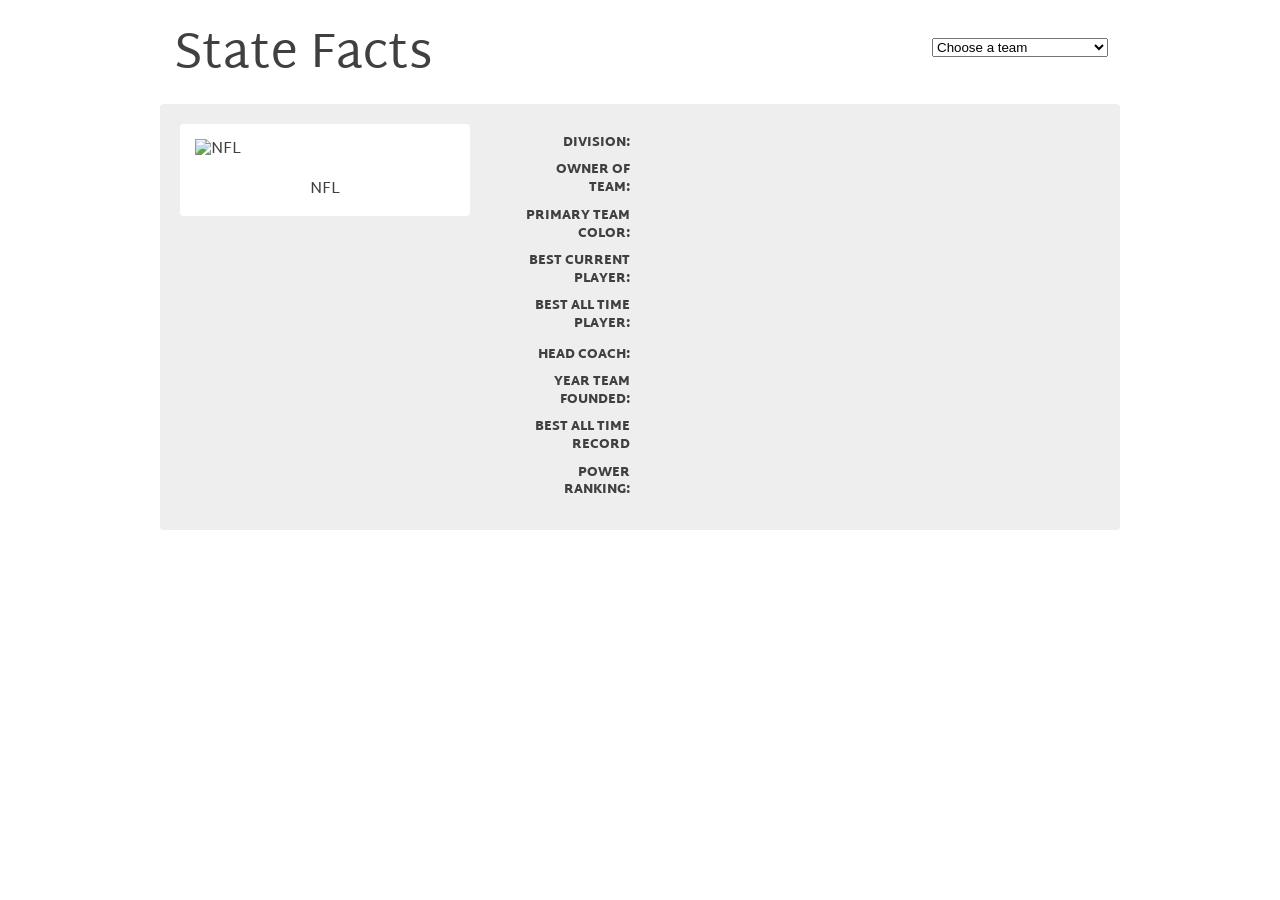
==== index.html @ 3a943378 "started project" ====
<!doctype html>
<html lang="en-us">
<head>
	<meta charset="utf-8">
	<meta http-equiv="x-ua-compatible" content="ie=edge">
	<meta name="viewport" content="width=device-width, initial-scale=1">
	<title>State Facts</title>
	<link href="https://fonts.googleapis.com/css?family=Martel+Sans:400,900" rel="stylesheet">
	<link rel="stylesheet" href="css/normalize.css">
	<link rel="stylesheet" href="css/styles.css">
</head>
<body>
	<div class="outer-wrapper">
		<header class="clearfix">
			<h1>State Facts</h1>
			<select id="state-list">
				<option value="NFL">Choose a team</option>
				<option value="NYJ">New York Jets</option>
				<option value="BUF">Buffalo Bills</option>
				<option value="NE">New England Patriots</option>
				<option value="MIA">Miami Dolphins</option>
				<option value="KC">Kansas City Chiefs</option>
				<option value="DEN">Denver Broncos</option>
				<option value="LAC">Las Angeles Chargers</option>
				<option value="LV">Las Vegas Raiders</option>
				<option value="BAL">Baltimore Ravens</option>
				<option value="CIN">Cincinnati Bengals</option>
				<option value="PIT">Pittsburgh Steelers</option>
				<option value="CLE">Cleveland Browns</option>
				<option value="HOU">Houston Texans</option>
				<option value="IND">Indianapolis Colts</option>
				<option value="JAX">Jacksonville Jaguars</option>
				<option value="TEN">Tennessee Titans</option>
				<option value="CHI">Chicago Bears</option>
				<option value="DET">Detroit Lions</option>
				<option value="GB">Green Bay Packers</option>
				<option value="MV">Minnesota Vikings</option>
				<option value="DAL">Dallas Cowboys</option>
				<option value="NYG">New York Giants</option>
				<option value="PHI">Philadelphia Eagles</option>
				<option value="WAS">Washington Commanders</option>
				<option value="ATL">Atlanta Falcons</option>
				<option value="CAR">Carolina Panthers</option>
				<option value="NO">New Orleans Saints</option>
				<option value="TB">Tampa Bay Buccaneers</option>
				<option value="ARI">Arizona Cardinals</option>
				<option value="LAR">Los Angeles Rams</option>
				<option value="SF">San Francisco 49ers</option>
				<option value="SEA">Seattle Seahawks</option>
			</select>
		</header>
		<div class="main clearfix">
			<div class="img-holder">
				<div>
					<img id="info-pic" src="img/usa.jpg" alt="NFL" width="260" height="260">
					<p id="info-name">NFL</p>
				</div>
			</div>
			<div class="info-holder">
				<p><strong>Division: </strong><span id="info-division"></span></p>
				<p><strong>Owner of Team: </strong><span id="info-owner"></span></p>
				<p><strong>Primary Team Color: </strong><span id="info-primary-color"></span></p>
				<p><strong>Best Current Player: </strong><span id="info-current-player"></span></p>
				<p><strong>Best All Time Player: </strong><span id="info-best-all-time-player"></span></p>
				<p><strong>Head Coach: </strong><span id="info-head-coach"></span></p>
				<p><strong>Year Team Founded: </strong><span id="info-year-founded"></span></p>
				<p><strong>Best All Time Record </strong><span id="info-best-all-time-record"></span></p>
				<p><strong>Power Ranking: </strong><span id="info-power-ranking"></span></p>
			</div>
		</div>
	</div>
</body>
<script src="js/NFL-data.js"></script>
<script src="js/script.js"></script>
</html>
---- css/styles.css ----
html {
	color: #222;
	font-size: 1em;
	line-height: 1.4;
}
::-moz-selection {
	background: #b3d4fc;
	text-shadow: none;
}
::selection {
	background: #b3d4fc;
	text-shadow: none;
}
hr {
	display: block;
	height: 1px;
	border: 0;
	border-top: 1px solid #ccc;
	margin: 1em 0;
	padding: 0;
}
audio,
canvas,
iframe,
img,
svg,
video {
	vertical-align: middle;
}
fieldset {
	border: 0;
	margin: 0;
	padding: 0;
}
textarea {
	resize: vertical;
}

/* ==========================================================================
	 Author's custom styles
	 ========================================================================== */
body {
	color: #404040;
	font-family: "Martel Sans", Helvetica, Arial, sans-serif;
}
.outer-wrapper {
	margin: auto;
	max-width: 960px;
}
header select {
	margin-top: 2.25em;
	margin-right: 0.9em;
	float: right;
}
h1 {
	display: inline-block;
	font-size: 3em;
	font-weight: 400;
	margin: 0;
	padding: 0.3em;
}
.main {
	background: #eee;
	border-radius: 4px;
	padding: 20px;
}
.img-holder {
	float: left;
	margin-right: 50px;
	width: 290px;
}
.img-holder > div {
	background: #fff;
	border-radius: 4px;
	padding: 15px;
}
.img-holder p {
	margin: 1em 0 0;
	text-align: center;
}
.info-holder {
	display: inline-block;
	float: left;
}
h2 {
	font-weight: 400;
	margin-top: 0;
}
.info-holder p {
	margin: 0.5em 0;
}
.info-holder strong {
	display: inline-block;
	font-size: 0.8em;
	font-weight: 900;
	margin-right: 10px;
	text-align: right;
	text-transform: uppercase;
	width: 110px;
}

/* ==========================================================================
	 Helper classes
	 ========================================================================== */

.hidden {
	display: none !important;
}
.visuallyhidden {
	border: 0;
	clip: rect(0 0 0 0);
	height: 1px;
	margin: -1px;
	overflow: hidden;
	padding: 0;
	position: absolute;
	width: 1px;
}
.visuallyhidden.focusable:active,
.visuallyhidden.focusable:focus {
	clip: auto;
	height: auto;
	margin: 0;
	overflow: visible;
	position: static;
	width: auto;
}
.invisible {
	visibility: hidden;
}
.clearfix:before,
.clearfix:after {
	content: " ";
	display: table;
}
.clearfix:after {
	clear: both;
}
/* ==========================================================================
	 Media Queries
	 ========================================================================== */
@media (max-width: 755px) {
	.info-holder {
		margin-top: 1.25em;
	}
	.info-holder strong {
		text-align: left;
	}
}
@media (max-width: 488px) {
	header select {
		margin: 0 1.25em 2.25em;
		float: none;
	}
}
@media (max-width: 400px) {
	.img-holder {
		float: none;
		margin: 0 auto;
	}
	.info-holder {
		width: 290px;
		margin: 1.25em auto;
		float: none;
		display: block;
	}
	.info-holder strong {
		display: block;
	}
}
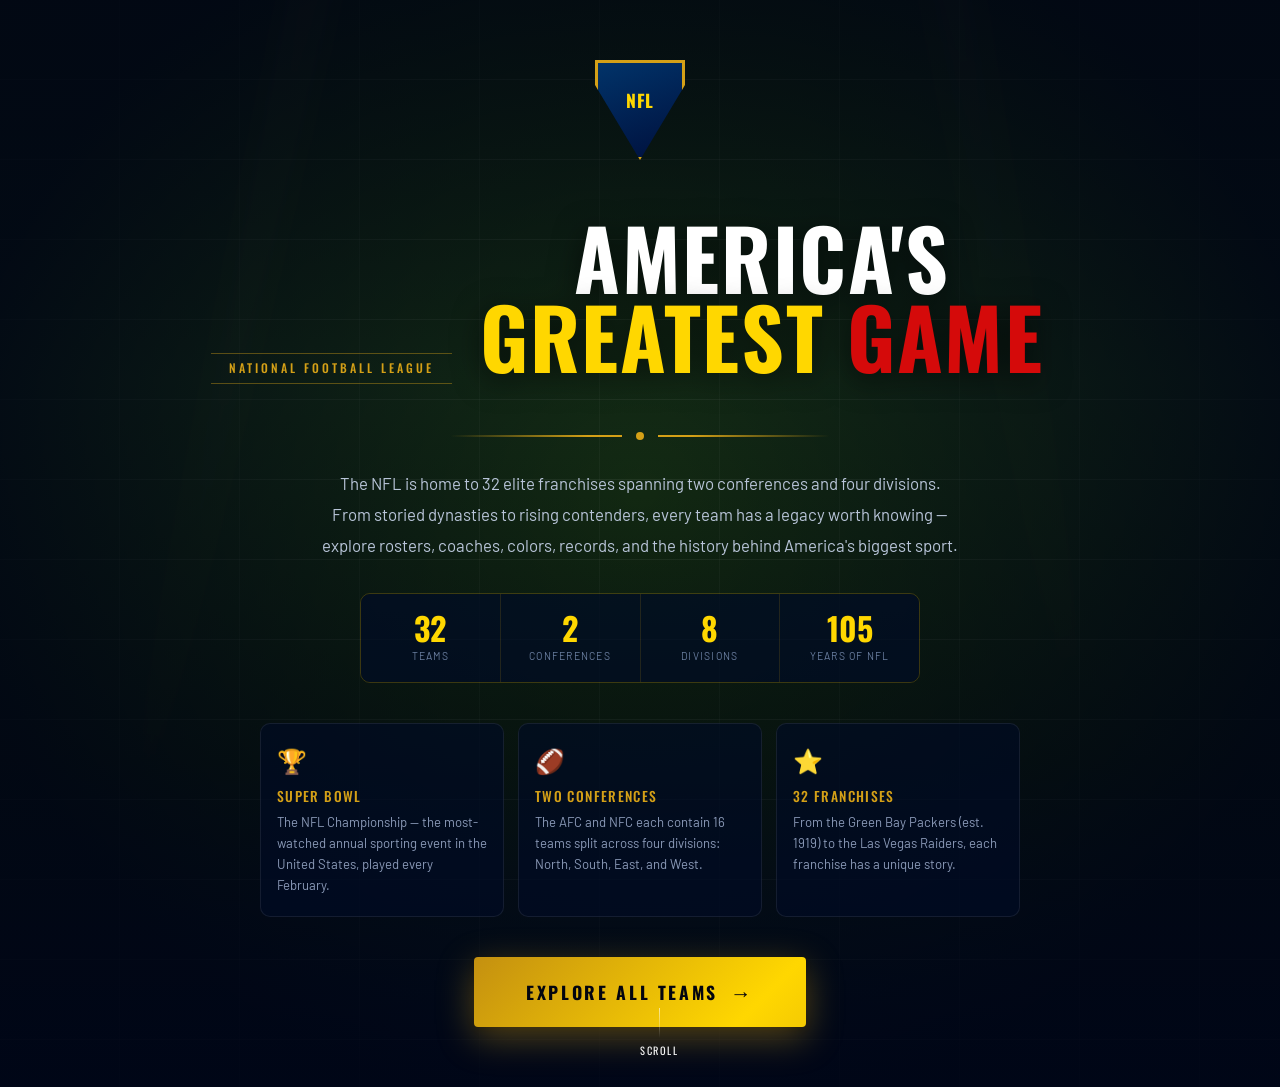
==== commit 17e39ad2: "finished the landing page and styled it" ====
--- a/index.html
+++ b/index.html
@@ -1,75 +1,101 @@
+
+</html>
 <!doctype html>
 <html lang="en-us">
 <head>
 	<meta charset="utf-8">
 	<meta http-equiv="x-ua-compatible" content="ie=edge">
 	<meta name="viewport" content="width=device-width, initial-scale=1">
-	<title>State Facts</title>
-	<link href="https://fonts.googleapis.com/css?family=Martel+Sans:400,900" rel="stylesheet">
+	<title>NFL Team Info Hub</title>
+	<link href="https://fonts.googleapis.com/css2?family=Oswald:wght@400;500;700&family=Barlow:ital,wght@0,400;0,600;1,400&display=swap" rel="stylesheet">
 	<link rel="stylesheet" href="css/normalize.css">
 	<link rel="stylesheet" href="css/styles.css">
 </head>
 <body>
-	<div class="outer-wrapper">
-		<header class="clearfix">
-			<h1>State Facts</h1>
-			<select id="state-list">
-				<option value="NFL">Choose a team</option>
-				<option value="NYJ">New York Jets</option>
-				<option value="BUF">Buffalo Bills</option>
-				<option value="NE">New England Patriots</option>
-				<option value="MIA">Miami Dolphins</option>
-				<option value="KC">Kansas City Chiefs</option>
-				<option value="DEN">Denver Broncos</option>
-				<option value="LAC">Las Angeles Chargers</option>
-				<option value="LV">Las Vegas Raiders</option>
-				<option value="BAL">Baltimore Ravens</option>
-				<option value="CIN">Cincinnati Bengals</option>
-				<option value="PIT">Pittsburgh Steelers</option>
-				<option value="CLE">Cleveland Browns</option>
-				<option value="HOU">Houston Texans</option>
-				<option value="IND">Indianapolis Colts</option>
-				<option value="JAX">Jacksonville Jaguars</option>
-				<option value="TEN">Tennessee Titans</option>
-				<option value="CHI">Chicago Bears</option>
-				<option value="DET">Detroit Lions</option>
-				<option value="GB">Green Bay Packers</option>
-				<option value="MV">Minnesota Vikings</option>
-				<option value="DAL">Dallas Cowboys</option>
-				<option value="NYG">New York Giants</option>
-				<option value="PHI">Philadelphia Eagles</option>
-				<option value="WAS">Washington Commanders</option>
-				<option value="ATL">Atlanta Falcons</option>
-				<option value="CAR">Carolina Panthers</option>
-				<option value="NO">New Orleans Saints</option>
-				<option value="TB">Tampa Bay Buccaneers</option>
-				<option value="ARI">Arizona Cardinals</option>
-				<option value="LAR">Los Angeles Rams</option>
-				<option value="SF">San Francisco 49ers</option>
-				<option value="SEA">Seattle Seahawks</option>
-			</select>
-		</header>
-		<div class="main clearfix">
-			<div class="img-holder">
-				<div>
-					<img id="info-pic" src="img/usa.jpg" alt="NFL" width="260" height="260">
-					<p id="info-name">NFL</p>
-				</div>
-			</div>
-			<div class="info-holder">
-				<p><strong>Division: </strong><span id="info-division"></span></p>
-				<p><strong>Owner of Team: </strong><span id="info-owner"></span></p>
-				<p><strong>Primary Team Color: </strong><span id="info-primary-color"></span></p>
-				<p><strong>Best Current Player: </strong><span id="info-current-player"></span></p>
-				<p><strong>Best All Time Player: </strong><span id="info-best-all-time-player"></span></p>
-				<p><strong>Head Coach: </strong><span id="info-head-coach"></span></p>
-				<p><strong>Year Team Founded: </strong><span id="info-year-founded"></span></p>
-				<p><strong>Best All Time Record </strong><span id="info-best-all-time-record"></span></p>
-				<p><strong>Power Ranking: </strong><span id="info-power-ranking"></span></p>
+
+<section class="hero">
+
+	<div class="field-layer"></div>
+	<div class="dark-vignette"></div>
+	<div class="spotlight spotlight-1"></div>
+	<div class="spotlight spotlight-2"></div>
+	<div class="hero-content">
+
+		<div class="shield-wrap">
+			<div class="shield">
+				<span class="shield-text">NFL</span>
 			</div>
 		</div>
+
+		<span class="eyebrow">National Football League</span>
+
+		<h1 class="hero-title">
+			America's
+			<span class="accent">Greatest <span class="red-accent">Game</span></span>
+		</h1>
+
+		<div class="gold-rule"><span class="gold-rule-dot"></span></div>
+
+		<p class="hero-desc">
+			The NFL is home to 32 elite franchises spanning two conferences and four divisions.
+			From storied dynasties to rising contenders, every team has a legacy worth knowing —
+			explore rosters, coaches, colors, records, and the history behind America's biggest sport.
+		</p>
+
+		<div class="stats-strip">
+			<div class="stat">
+				<span class="stat-num">32</span>
+				<span class="stat-lbl">Teams</span>
+			</div>
+			<div class="stat">
+				<span class="stat-num">2</span>
+				<span class="stat-lbl">Conferences</span>
+			</div>
+			<div class="stat">
+				<span class="stat-num">8</span>
+				<span class="stat-lbl">Divisions</span>
+			</div>
+			<div class="stat">
+				<span class="stat-num">105</span>
+				<span class="stat-lbl">Years of NFL</span>
+			</div>
+		</div>
+
+		<div class="info-grid">
+			<div class="info-card">
+				<span class="info-card-icon">🏆</span>
+				<h3>Super Bowl</h3>
+				<p>The NFL Championship — the most-watched annual sporting event in the United States, played every February.</p>
+			</div>
+			<div class="info-card">
+				<span class="info-card-icon">🏈</span>
+				<h3>Two Conferences</h3>
+				<p>The AFC and NFC each contain 16 teams split across four divisions: North, South, East, and West.</p>
+			</div>
+			<div class="info-card">
+				<span class="info-card-icon">⭐</span>
+				<h3>32 Franchises</h3>
+				<p>From the Green Bay Packers (est. 1919) to the Las Vegas Raiders, each franchise has a unique story.</p>
+			</div>
+		</div>
+
+		<div class="cta-wrap">
+			<a class="cta-btn" href="page1.html">
+				Explore All Teams
+				<span class="cta-arrow">→</span>
+			</a>
+		</div>
+
 	</div>
-</body>
+
+	<div class="scroll-hint">
+		<div class="scroll-hint-line"></div>
+		Scroll
+	</div>
+
+</section>
+
 <script src="js/NFL-data.js"></script>
 <script src="js/script.js"></script>
-</html>
+</body>
+</html>
--- a/css/styles.css
+++ b/css/styles.css
@@ -40,12 +40,95 @@
 	 Author's custom styles
 	 ========================================================================== */
 body {
-	color: #404040;
+	background: radial-gradient(circle at top, rgba(255, 255, 255, 0.08), transparent 35%), linear-gradient(180deg, #081b34 0%, #132848 42%, #1a3a72 100%);
+	color: #f4f4f4;
 	font-family: "Martel Sans", Helvetica, Arial, sans-serif;
+	margin: 0;
+	min-height: 100vh;
+}
+.landing-page {
+	min-height: 100vh;
+	display: flex;
+	align-items: center;
+	justify-content: center;
+	padding: 40px 20px;
+	position: relative;
+	overflow: hidden;
+}
+.landing-overlay {
+	position: absolute;
+	inset: 0;
+	background: linear-gradient(90deg, rgba(255, 255, 255, 0.03) 0%, transparent 20%, transparent 80%, rgba(255, 255, 255, 0.03) 100%);
+	pointer-events: none;
+}
+.landing-copy {
+	position: relative;
+	margin: auto;
+	max-width: 760px;
+	background: rgba(1, 20, 52, 0.95);
+	border: 1px solid rgba(255, 255, 255, 0.18);
+	border-radius: 24px;
+	box-shadow: 0 20px 55px rgba(0, 0, 0, 0.35);
+	padding: 48px 36px;
+}
+.landing-badge {
+	display: inline-block;
+	font-size: 0.9em;
+	font-weight: 900;
+	letter-spacing: 0.12em;
+	text-transform: uppercase;
+	color: #ffd700;
+	border: 1px solid rgba(255, 215, 0, 0.45);
+	border-radius: 999px;
+	padding: 10px 18px;
+	margin-bottom: 24px;
+}
+.landing-copy h1 {
+	font-size: 3.4em;
+	margin-bottom: 0.6em;
+	line-height: 1.02;
+	text-shadow: 0 16px 30px rgba(0, 0, 0, 0.35);
+}
+.landing-copy p {
+	font-size: 1.05em;
+	line-height: 1.75;
+	margin: 0 auto 1.3em;
+	max-width: 720px;
+	color: #e8ebf3;
+}
+.landing-stats {
+	font-size: 1.05em;
+	margin: 0 auto 1.8em;
+	max-width: 640px;
+	color: #c6d3ff;
+}
+.landing-stats strong {
+	color: #ffdb58;
+	font-weight: 900;
+}
+.button {
+	background: linear-gradient(135deg, #ffb800 0%, #ffcf3a 100%);
+	border: none;
+	border-radius: 999px;
+	color: #082046;
+	display: inline-block;
+	font-size: 1.05em;
+	font-weight: 900;
+	letter-spacing: 0.02em;
+	padding: 18px 36px;
+	text-decoration: none;
+	transition: transform 0.2s ease, box-shadow 0.2s ease, filter 0.2s ease;
+}
+.button:hover,
+.button:focus {
+	transform: translateY(-2px);
+	box-shadow: 0 16px 35px rgba(0, 0, 0, 0.3);
+	filter: brightness(1.03);
 }
 .outer-wrapper {
 	margin: auto;
 	max-width: 960px;
+	padding: 0 20px 40px;
 }
 header select {
 	margin-top: 2.25em;
@@ -167,4 +250,425 @@
 	.info-holder strong {
 		display: block;
 	}
-}+}
+.back-home-btn {
+    display: inline-block;
+    font-family: 'Oswald', 'Martel Sans', sans-serif;
+    font-size: 0.85em;
+    font-weight: 700;
+    letter-spacing: 0.08em;
+    text-transform: uppercase;
+    text-decoration: none;
+    color: #0a0e1a;
+    background: linear-gradient(135deg, #d4a017 0%, #ffd700 100%);
+    padding: 10px 22px;
+    border-radius: 4px;
+    box-shadow: 0 4px 14px rgba(212,160,23,0.3);
+    transition: transform 0.2s ease, box-shadow 0.2s ease;
+    float: right;
+    margin-top: 2.25em;
+    margin-right: 12px;
+}
+
+.back-home-btn:hover {
+    transform: translateY(-2px);
+    box-shadow: 0 8px 22px rgba(212,160,23,0.45);
+}
+
+:root {
+			--gold: #d4a017;
+			--gold-light: #ffd700;
+			--navy: #013369;
+			--navy-dark: #00103d;
+			--red: #d50a0a;
+			--white: #f5f5f5;
+		}
+
+		*, *::before, *::after { box-sizing: border-box; margin: 0; padding: 0; }
+
+		body {
+			font-family: 'Barlow', Georgia, serif;
+			background: var(--navy-dark);
+			color: var(--white);
+			overflow-x: hidden;
+			min-height: 100vh;
+		}
+
+		/* ── FIELD BACKGROUND ── */
+		.hero {
+			position: relative;
+			min-height: 100vh;
+			display: flex;
+			flex-direction: column;
+			align-items: center;
+			justify-content: center;
+			overflow: hidden;
+			padding: 60px 24px;
+		}
+
+		.field-layer {
+			position: absolute;
+			inset: 0;
+			background: linear-gradient(180deg, #0d1f0d 0%, #173317 35%, #0d1f0d 70%, #010d2b 100%);
+			z-index: 0;
+		}
+
+		.field-layer::before {
+			content: '';
+			position: absolute;
+			inset: 0;
+			background-image:
+				repeating-linear-gradient(
+					180deg,
+					transparent 0px,
+					transparent 79px,
+					rgba(255,255,255,0.07) 79px,
+					rgba(255,255,255,0.07) 80px
+				);
+			z-index: 1;
+		}
+
+		.field-layer::after {
+			content: '';
+			position: absolute;
+			inset: 0;
+			background-image:
+				repeating-linear-gradient(
+					90deg,
+					transparent 0px,
+					transparent 119px,
+					rgba(255,255,255,0.04) 119px,
+					rgba(255,255,255,0.04) 120px
+				);
+			z-index: 1;
+		}
+
+		.dark-vignette {
+			position: absolute;
+			inset: 0;
+			background: radial-gradient(ellipse at 50% 45%, rgba(0,0,0,0.1) 0%, rgba(0,5,20,0.88) 75%);
+			z-index: 2;
+		}
+
+		/* Spotlight beams */
+		.spotlight {
+			position: absolute;
+			z-index: 2;
+			pointer-events: none;
+		}
+		.spotlight-1 {
+			top: -10%;
+			left: 15%;
+			width: 3px;
+			height: 120%;
+			background: linear-gradient(180deg, rgba(255,230,100,0.18) 0%, transparent 80%);
+			transform: rotate(12deg);
+			filter: blur(18px);
+			animation: beamFlicker 5s ease-in-out infinite;
+		}
+		.spotlight-2 {
+			top: -10%;
+			right: 18%;
+			width: 3px;
+			height: 120%;
+			background: linear-gradient(180deg, rgba(255,230,100,0.14) 0%, transparent 80%);
+			transform: rotate(-10deg);
+			filter: blur(22px);
+			animation: beamFlicker 5s ease-in-out infinite 1.5s;
+		}
+		@keyframes beamFlicker {
+			0%, 100% { opacity: 1; }
+			45% { opacity: 0.6; }
+			50% { opacity: 0.8; }
+			55% { opacity: 0.6; }
+		}
+
+		/* Decorative footballs */
+		.deco-football {
+			position: absolute;
+			z-index: 3;
+			pointer-events: none;
+			opacity: 0.06;
+		}
+		.deco-football-1 {
+			width: 340px;
+			top: 8%;
+			left: -80px;
+			transform: rotate(-25deg);
+			animation: floatA 8s ease-in-out infinite;
+		}
+		.deco-football-2 {
+			width: 260px;
+			bottom: 10%;
+			right: -60px;
+			transform: rotate(15deg);
+			animation: floatB 9s ease-in-out infinite;
+		}
+		@keyframes floatA {
+			0%,100% { transform: rotate(-25deg) translateY(0); }
+			50% { transform: rotate(-22deg) translateY(-18px); }
+		}
+		@keyframes floatB {
+			0%,100% { transform: rotate(15deg) translateY(0); }
+			50% { transform: rotate(17deg) translateY(-14px); }
+		}
+
+		/* ── HERO CONTENT ── */
+		.hero-content {
+			position: relative;
+			z-index: 10;
+			width: 100%;
+			max-width: 860px;
+			text-align: center;
+		}
+
+		/* Shield badge */
+		.shield-wrap {
+			margin: 0 auto 32px;
+			animation: dropIn 0.7s cubic-bezier(0.34,1.56,0.64,1) both;
+		}
+		@keyframes dropIn {
+			from { transform: translateY(-30px) scale(0.7); opacity: 0; }
+			to { transform: translateY(0) scale(1); opacity: 1; }
+		}
+
+		.shield {
+			display: inline-flex;
+			align-items: center;
+			justify-content: center;
+			width: 90px;
+			height: 100px;
+			background: linear-gradient(160deg, var(--navy) 0%, var(--navy-dark) 100%);
+			border: 3px solid var(--gold);
+			clip-path: polygon(50% 100%, 0% 25%, 0% 0%, 100% 0%, 100% 25%);
+			box-shadow: 0 0 40px rgba(212,160,23,0.3), 0 10px 30px rgba(0,0,0,0.5);
+			padding-bottom: 20px;
+		}
+		.shield-text {
+			font-family: 'Oswald', sans-serif;
+			font-size: 1.1em;
+			font-weight: 700;
+			color: var(--gold-light);
+			letter-spacing: 0.05em;
+		}
+
+		/* Eyebrow */
+		.eyebrow {
+			display: inline-block;
+			font-family: 'Oswald', sans-serif;
+			font-size: 0.75em;
+			font-weight: 500;
+			letter-spacing: 0.25em;
+			text-transform: uppercase;
+			color: var(--gold);
+			border-top: 1px solid rgba(212,160,23,0.4);
+			border-bottom: 1px solid rgba(212,160,23,0.4);
+			padding: 6px 18px;
+			margin-bottom: 24px;
+			animation: fadeUp 0.6s ease 0.5s both;
+		}
+
+		/* Main headline */
+		.hero-title {
+			font-family: 'Oswald', sans-serif;
+			font-weight: 700;
+			font-size: clamp(2.8em, 8vw, 5.2em);
+			line-height: 0.95;
+			text-transform: uppercase;
+			letter-spacing: 0.02em;
+			color: #fff;
+			margin-bottom: 10px;
+			text-shadow: 0 6px 30px rgba(0,0,0,0.6);
+			animation: fadeUp 0.6s ease 0.65s both;
+		}
+		.hero-title .accent {
+			color: var(--gold-light);
+			display: block;
+		}
+		.hero-title .red-accent { color: var(--red); }
+
+		/* Gold rule */
+		.gold-rule {
+			display: flex;
+			align-items: center;
+			gap: 14px;
+			margin: 22px auto 28px;
+			max-width: 380px;
+			animation: fadeUp 0.6s ease 0.8s both;
+		}
+		.gold-rule::before, .gold-rule::after {
+			content: '';
+			flex: 1;
+			height: 2px;
+			background: linear-gradient(90deg, transparent, var(--gold) 80%);
+		}
+		.gold-rule::after { background: linear-gradient(90deg, var(--gold) 20%, transparent); }
+		.gold-rule-dot { width: 8px; height: 8px; background: var(--gold); border-radius: 50%; flex-shrink: 0; }
+
+		/* Description */
+		.hero-desc {
+			font-size: 1.05em;
+			line-height: 1.85;
+			color: #b8c4d8;
+			max-width: 640px;
+			margin: 0 auto 14px;
+			animation: fadeUp 0.6s ease 0.9s both;
+		}
+
+		/* Stats strip */
+		.stats-strip {
+			display: flex;
+			justify-content: center;
+			margin: 32px auto 40px;
+			max-width: 560px;
+			border-radius: 10px;
+			overflow: hidden;
+			border: 1px solid rgba(212,160,23,0.25);
+			animation: fadeUp 0.6s ease 1.05s both;
+		}
+		.stat {
+			flex: 1;
+			padding: 18px 12px;
+			background: rgba(1,12,38,0.7);
+			border-right: 1px solid rgba(212,160,23,0.15);
+			text-align: center;
+		}
+		.stat:last-child { border-right: none; }
+		.stat-num {
+			display: block;
+			font-family: 'Oswald', sans-serif;
+			font-size: 2em;
+			font-weight: 700;
+			color: var(--gold-light);
+			line-height: 1;
+		}
+		.stat-lbl {
+			display: block;
+			font-size: 0.65em;
+			letter-spacing: 0.12em;
+			text-transform: uppercase;
+			color: #6a7fa0;
+			margin-top: 5px;
+		}
+
+		/* Info cards */
+		.info-grid {
+			display: grid;
+			grid-template-columns: repeat(3, 1fr);
+			gap: 14px;
+			margin: 0 auto 40px;
+			max-width: 760px;
+			animation: fadeUp 0.6s ease 1.15s both;
+		}
+		.info-card {
+			background: rgba(1,12,38,0.65);
+			border: 1px solid rgba(255,255,255,0.08);
+			border-radius: 10px;
+			padding: 20px 16px;
+			text-align: left;
+			backdrop-filter: blur(6px);
+			transition: border-color 0.25s, transform 0.25s;
+		}
+		.info-card:hover {
+			border-color: rgba(212,160,23,0.4);
+			transform: translateY(-3px);
+		}
+		.info-card-icon { font-size: 1.5em; margin-bottom: 10px; display: block; }
+		.info-card h3 {
+			font-family: 'Oswald', sans-serif;
+			font-size: 0.85em;
+			font-weight: 500;
+			letter-spacing: 0.1em;
+			text-transform: uppercase;
+			color: var(--gold);
+			margin-bottom: 6px;
+		}
+		.info-card p { font-size: 0.82em; line-height: 1.6; color: #8a9ab8; }
+
+		/* CTA Button */
+		.cta-wrap { animation: fadeUp 0.6s ease 1.3s both; }
+		.cta-btn {
+			display: inline-flex;
+			align-items: center;
+			gap: 12px;
+			font-family: 'Oswald', sans-serif;
+			font-size: 1.1em;
+			font-weight: 700;
+			letter-spacing: 0.15em;
+			text-transform: uppercase;
+			text-decoration: none;
+			color: #03050f;
+			background: linear-gradient(135deg, #c49010 0%, var(--gold-light) 45%, #c49010 100%);
+			background-size: 200% auto;
+			padding: 20px 52px;
+			border-radius: 4px;
+			box-shadow: 0 10px 36px rgba(212,160,23,0.4), 0 2px 8px rgba(0,0,0,0.5);
+			transition: background-position 0.5s ease, transform 0.2s ease, box-shadow 0.2s ease;
+			position: relative;
+			overflow: hidden;
+		}
+		.cta-btn::before {
+			content: '';
+			position: absolute;
+			top: 0; left: -120%;
+			width: 60%;
+			height: 100%;
+			background: linear-gradient(90deg, transparent, rgba(255,255,255,0.3), transparent);
+			transition: left 0.5s ease;
+		}
+		.cta-btn:hover::before { left: 160%; }
+		.cta-btn:hover {
+			background-position: right center;
+			transform: translateY(-4px);
+			box-shadow: 0 18px 50px rgba(212,160,23,0.55), 0 4px 14px rgba(0,0,0,0.5);
+		}
+		.cta-btn:active { transform: translateY(-1px); }
+		.cta-arrow { font-size: 1.2em; transition: transform 0.2s; }
+		.cta-btn:hover .cta-arrow { transform: translateX(5px); }
+
+		/* Scroll hint */
+		.scroll-hint {
+			position: absolute;
+			bottom: 28px;
+			left: 50%;
+			transform: translateX(-50%);
+			z-index: 10;
+			display: flex;
+			flex-direction: column;
+			align-items: center;
+			gap: 6px;
+			opacity: 0.35;
+			font-size: 0.65em;
+			letter-spacing: 0.15em;
+			text-transform: uppercase;
+			font-family: 'Oswald', sans-serif;
+			animation: fadeUp 0.6s ease 1.6s both;
+		}
+		.scroll-hint-line {
+			width: 1px;
+			height: 30px;
+			background: linear-gradient(180deg, rgba(255,255,255,0.6), transparent);
+			animation: scrollDrop 1.8s ease-in-out infinite;
+		}
+		@keyframes scrollDrop {
+			0% { transform: scaleY(0); transform-origin: top; }
+			50% { transform: scaleY(1); transform-origin: top; }
+			51% { transform: scaleY(1); transform-origin: bottom; }
+			100% { transform: scaleY(0); transform-origin: bottom; }
+		}
+
+		@keyframes fadeUp {
+			from { transform: translateY(22px); opacity: 0; }
+			to { transform: translateY(0); opacity: 1; }
+		}
+
+		/* Responsive */
+		@media (max-width: 640px) {
+			.info-grid { grid-template-columns: 1fr; max-width: 340px; }
+			.cta-btn { padding: 18px 32px; font-size: 0.95em; }
+		}
+		@media (max-width: 420px) {
+			.hero-title { font-size: 2.4em; }
+			.stats-strip { flex-wrap: wrap; }
+			.stat { flex: 1 1 45%; }
+		}
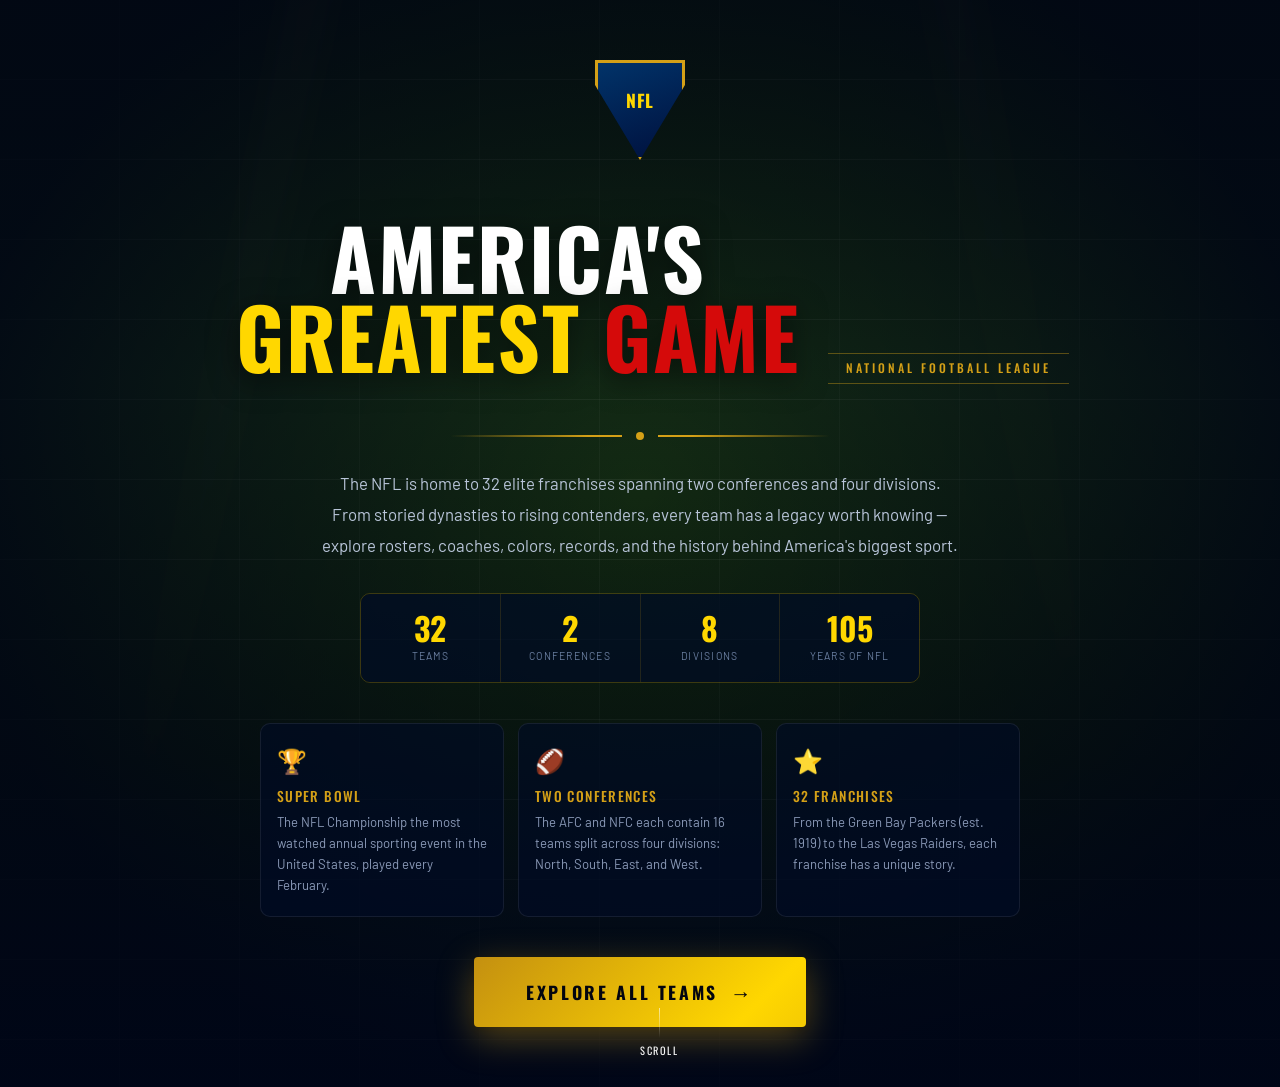
==== commit ff202ffa: "fixed a few of the visuals" ====
--- a/index.html
+++ b/index.html
@@ -26,13 +26,12 @@
 				<span class="shield-text">NFL</span>
 			</div>
 		</div>
-
-		<span class="eyebrow">National Football League</span>
-
 		<h1 class="hero-title">
 			America's
 			<span class="accent">Greatest <span class="red-accent">Game</span></span>
 		</h1>
+		
+		<span class="eyebrow">National Football League</span>
 
 		<div class="gold-rule"><span class="gold-rule-dot"></span></div>
 
@@ -65,7 +64,7 @@
 			<div class="info-card">
 				<span class="info-card-icon">🏆</span>
 				<h3>Super Bowl</h3>
-				<p>The NFL Championship — the most-watched annual sporting event in the United States, played every February.</p>
+				<p>The NFL Championship the most watched annual sporting event in the United States, played every February.</p>
 			</div>
 			<div class="info-card">
 				<span class="info-card-icon">🏈</span>
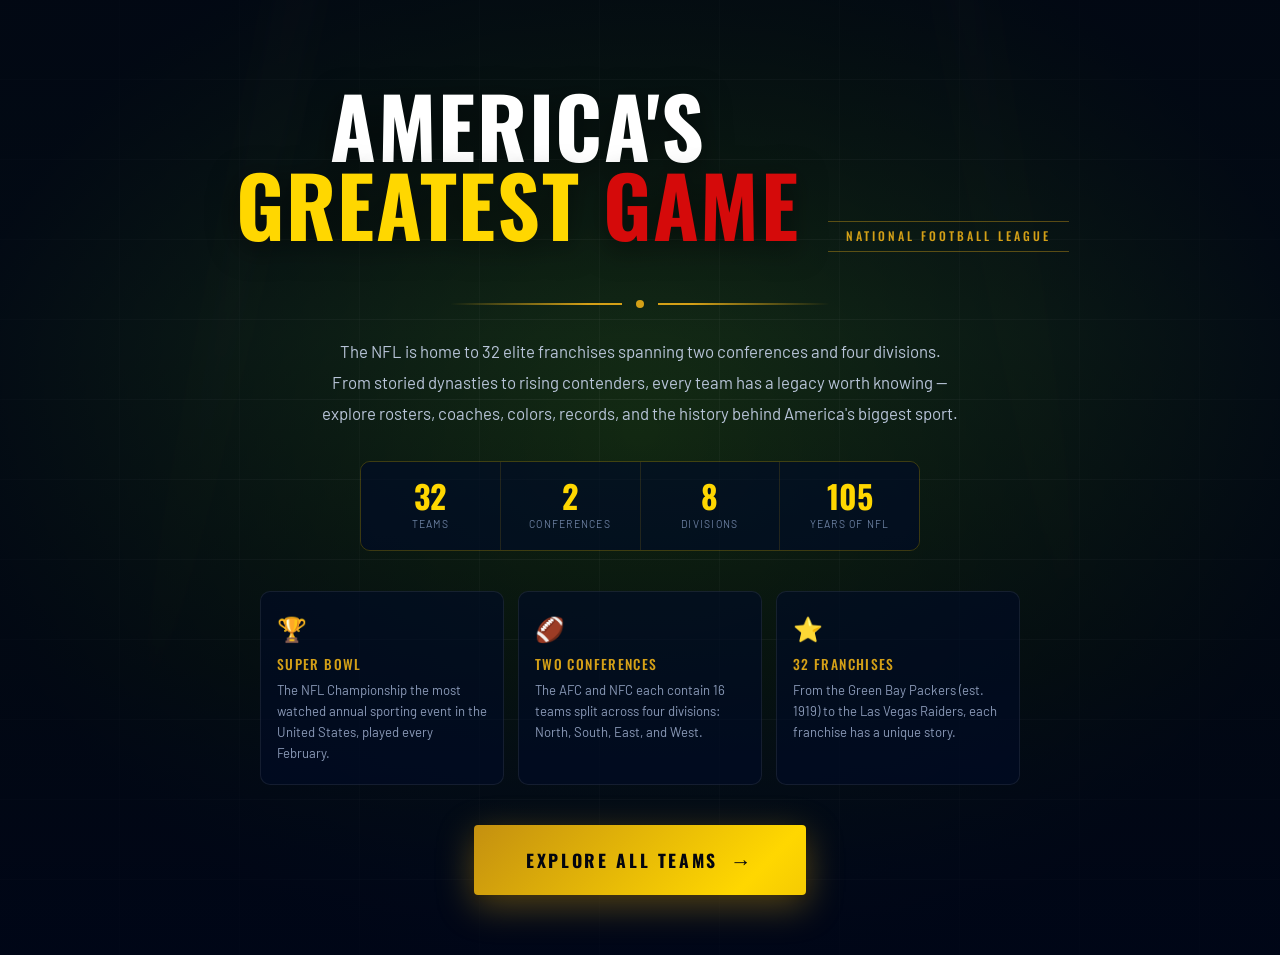
==== commit ce975f47: "started working on the objects" ====
--- a/index.html
+++ b/index.html
@@ -21,11 +21,6 @@
 	<div class="spotlight spotlight-2"></div>
 	<div class="hero-content">
 
-		<div class="shield-wrap">
-			<div class="shield">
-				<span class="shield-text">NFL</span>
-			</div>
-		</div>
 		<h1 class="hero-title">
 			America's
 			<span class="accent">Greatest <span class="red-accent">Game</span></span>
@@ -87,10 +82,7 @@
 
 	</div>
 
-	<div class="scroll-hint">
-		<div class="scroll-hint-line"></div>
-		Scroll
-	</div>
+
 
 </section>
 
